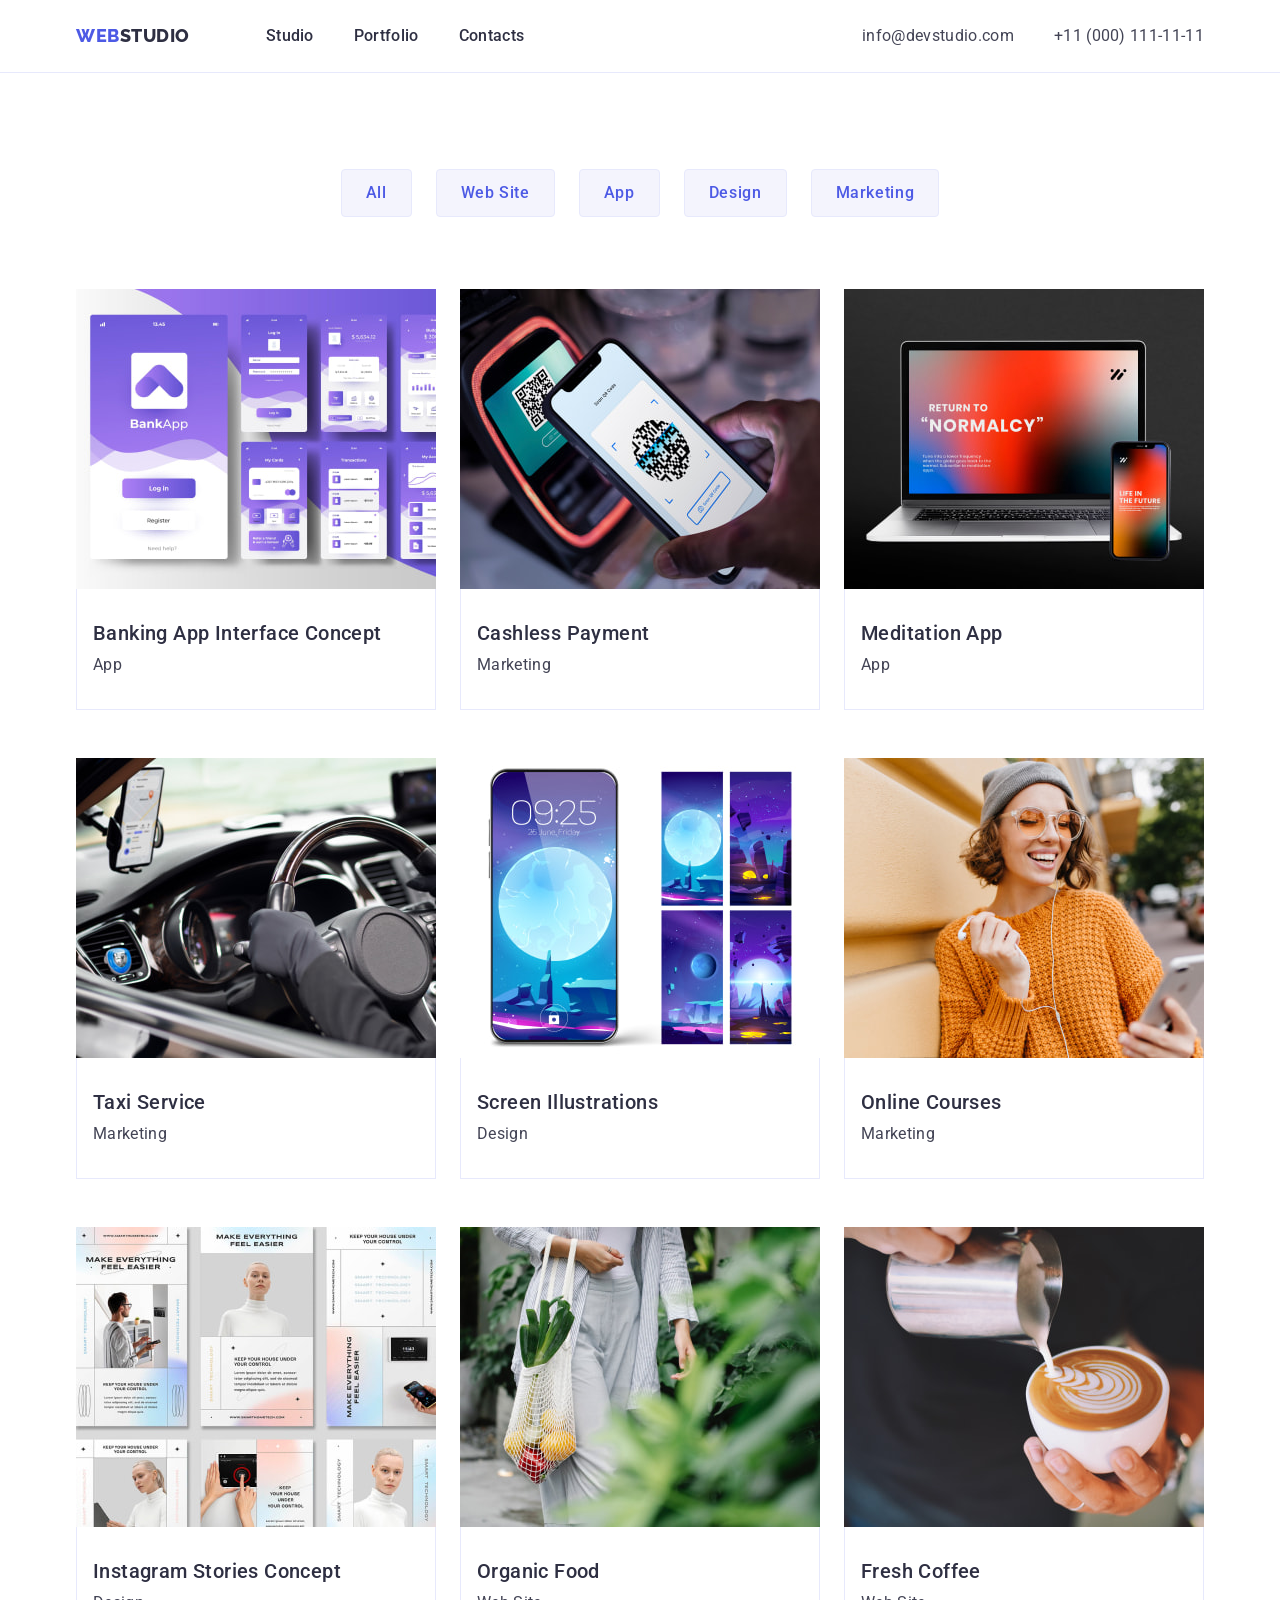
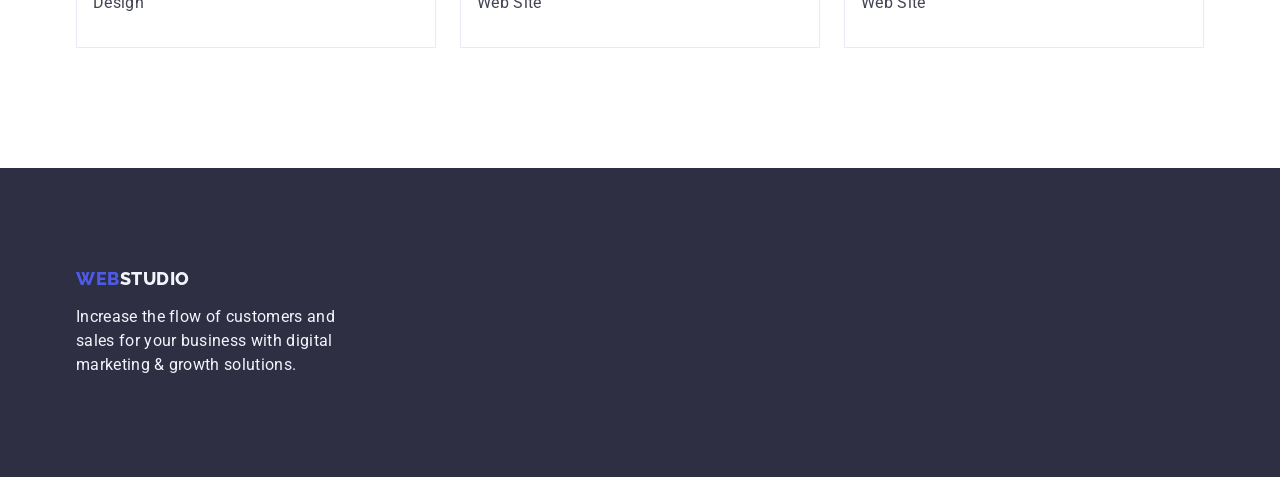
==== portfolio.html @ c4d19f06 "Initial commit" ====
<!DOCTYPE html>
<html lang="en">
  <head>
    <meta charset="UTF-8" />
    <meta http-equiv="X-UA-Compatible" content="IE=edge" />
    <meta name="viewport" content="width=device-width, initial-scale=1.0" />
    <meta name="description" content="Effective Solutions for Your Business" />

    <!-- User fonts -->
    <link rel="preconnect" href="https://fonts.googleapis.com" />
    <link rel="preconnect" href="https://fonts.gstatic.com" crossorigin />
    <link
      href="https://fonts.googleapis.com/css2?family=Raleway:wght@800&family=Roboto:wght@400;500;700;900&display=swap"
      rel="stylesheet"
    />

    <!-- Normailzer -->
    <link
      rel="stylesheet"
      href="https://cdn.jsdelivr.net/npm/modern-normalize@1.1.0/modern-normalize.min.css"
    />

    <!-- User styles -->
    <link rel="stylesheet" href="./css/styles.css" />
    <title>WebStudio</title>
  </head>

  <body>
    <!-- Header section-->
    <header class="header">
      <div class="header-container container">
        <nav class="header-nav">
          <!-- Logo -->
          <a class="header-logo link" href="./index.html"
            >Web<span class="header-logo-accent">Studio</span></a
          >
          <!-- Menu -->
          <ul class="header-nav-list list">
            <li class="header-nav-item">
              <a class="header-nav-link link" href="./index.html">Studio</a>
            </li>
            <li class="header-nav-item">
              <a class="header-nav-link link" href="./portfolio.html"
                >Portfolio</a
              >
            </li>
            <li class="header-nav-item">
              <a class="header-nav-link link" href="">Contacts</a>
            </li>
          </ul>
        </nav>
        <!-- Contacts -->
        <address class="header-adress">
          <ul class="header-adress-list list">
            <li class="header-adress-item">
              <a
                class="header-adress-link link"
                href="mailto:info@devstudio.com"
                >info@devstudio.com</a
              >
            </li>
            <li class="header-adress-item">
              <a class="header-adress-link link" href="tel:+110001111111"
                >+11 (000) 111-11-11</a
              >
            </li>
          </ul>
        </address>
      </div>
    </header>

    <main>
      <!-- Portfolio section -->
      <section class="portfolio">
        <div class="portfolio-container container">
          <h1 class="portfolio-title visually-hidden">Our portfolio</h1>
          <!-- Filter -->
          <ul class="filter-list list">
            <li class="filter-item">
              <button class="filter-button button" type="button">All</button>
            </li>
            <li class="filter-item">
              <button class="filter-button button" type="button">
                Web Site
              </button>
            </li>
            <li class="filter-item">
              <button class="filter-button button" type="button">App</button>
            </li>
            <li class="filter-item">
              <button class="filter-button button" type="button">Design</button>
            </li>
            <li class="filter-item">
              <button class="filter-button button" type="button">
                Marketing
              </button>
            </li>
          </ul>
          <!-- Cases -->
          <ul class="portfolio-list list card-set">
            <!-- 1 -->
            <li class="portfolio-item card-set-item">
              <a class="portfolio-link link" href="">
                <img
                  class="portfolio-img"
                  src="./images/portfolio/img-1.jpg"
                  alt="Banking app interface concept"
                  width="360"
                  height="300"
                />
                <div class="portfolio-caption">
                  <h2 class="portfolio-item-title">
                    Banking App Interface Concept
                  </h2>
                  <p class="portfolio-item-text">App</p>
                </div>
              </a>
            </li>
            <!-- 2 -->
            <li class="portfolio-item card-set-item">
              <a class="portfolio-link link" href="">
                <img
                  class="portfolio-img"
                  src="./images/portfolio/img-2.jpg"
                  alt="Scaning qr code for payment"
                  width="360"
                  height="300"
                />
                <div class="portfolio-caption">
                  <h2 class="portfolio-item-title">Cashless Payment</h2>
                  <p class="portfolio-item-text">Marketing</p>
                </div>
              </a>
            </li>
            <!-- 3 -->
            <li class="portfolio-item card-set-item">
              <a class="portfolio-link link" href="">
                <img
                  class="portfolio-img"
                  src="./images/portfolio/img-3.jpg"
                  alt="Laptop and mobile with normalcy app"
                  width="360"
                  height="300"
                />
                <div class="portfolio-caption">
                  <h2 class="portfolio-item-title">Meditation App</h2>
                  <p class="portfolio-item-text">App</p>
                </div>
              </a>
            </li>
            <!-- 4 -->
            <li class="portfolio-item card-set-item">
              <a class="portfolio-link link" href="">
                <img
                  class="portfolio-img"
                  src="./images/portfolio/img-4.jpg"
                  alt="Texi driver holding wheel"
                  width="360"
                  height="300"
                />
                <div class="portfolio-caption">
                  <h2 class="portfolio-item-title">Taxi Service</h2>
                  <p class="portfolio-item-text">Marketing</p>
                </div>
              </a>
            </li>
            <!-- 5 -->
            <li class="portfolio-item card-set-item">
              <a class="portfolio-link link" href="">
                <img
                  class="portfolio-img"
                  src="./images/portfolio/img-5.jpg"
                  alt="Mobile phone and four screen illustrations"
                  width="360"
                  height="300"
                />
                <div class="portfolio-caption">
                  <h2 class="portfolio-item-title">Screen Illustrations</h2>
                  <p class="portfolio-item-text">Design</p>
                </div>
              </a>
            </li>
            <!-- 6 -->
            <li class="portfolio-item card-set-item">
              <a class="portfolio-link link" href="">
                <img
                  class="portfolio-img"
                  src="./images/portfolio/img-6.jpg"
                  alt="Girl with mobile and earphones"
                  width="360"
                  height="300"
                />
                <div class="portfolio-caption">
                  <h2 class="portfolio-item-title">Online Courses</h2>
                  <p class="portfolio-item-text">Marketing</p>
                </div>
              </a>
            </li>
            <!-- 7 -->
            <li class="portfolio-item card-set-item">
              <a class="portfolio-link link" href="">
                <img
                  class="portfolio-img"
                  src="./images/portfolio/img-7.jpg"
                  alt="Instagram Stories Concept"
                  width="360"
                  height="300"
                />
                <div class="portfolio-caption">
                  <h2 class="portfolio-item-title">
                    Instagram Stories Concept
                  </h2>
                  <p class="portfolio-item-text">Design</p>
                </div>
              </a>
            </li>
            <!-- 8 -->
            <li class="portfolio-item card-set-item">
              <a class="portfolio-link link" href="">
                <img
                  class="portfolio-img"
                  src="./images/portfolio/img-8.jpg"
                  alt="Wooman with bag full of fruits"
                  width="360"
                  height="300"
                />
                <div class="portfolio-caption">
                  <h2 class="portfolio-item-title">Organic Food</h2>
                  <p class="portfolio-item-text">Web Site</p>
                </div>
              </a>
            </li>
            <!-- 9 -->
            <li class="portfolio-item card-set-item">
              <a class="portfolio-link link" href="">
                <img
                  class="portfolio-img"
                  src="./images/portfolio/img-9.jpg"
                  alt="Barista pouring milk to late"
                  width="360"
                  height="300"
                />
                <div class="portfolio-caption">
                  <h2 class="portfolio-item-title">Fresh Coffee</h2>
                  <p class="portfolio-item-text">Web Site</p>
                </div>
              </a>
            </li>
          </ul>
        </div>
      </section>
    </main>

    <!-- Footer section -->
    <footer class="footer">
      <div class="footer-container container">
        <a class="footer-logo link" href="./index.html"
          >Web<span class="footer-logo-accent">Studio</span></a
        >
        <p class="footer-text">
          Increase the flow of customers and sales for your business with
          digital marketing & growth solutions.
        </p>
      </div>
    </footer>
  </body>
</html>
---- css/styles.css ----
:root {
  /* Font */
  --primary-font: 'Roboto', sans-serif;

  /* Colors */
  --iris-color: #4d5ae5;
  --ocean-color: #404bbf;
  --navy-blue-color: #2e2f42;
  --green-color: #31d0aa;
  --slate-color: #434455;
  --light-slate-color: #8e8f99;
  --cornflower-color: #e7e9fc;
  --cloud-color: #f4f4fd;
  --navy-blue-modal-color: #2e2f4266;
  --gray-color: #2e2f42b2;
  --white-color: #ffffff;
  --dairy-color: #fcfcfc;

  /* Card set parameters */
  --items: 2;
  --indent: 20px;

  /* Others */
}

/**
  |============================
  | Common styles
  |============================
*/

body {
  font-family: var(--primary-font);
  background-color: var(--white-color);
  color: var(--slate-color);
  line-height: 1.5;
  letter-spacing: 0.02em;
}

/* Reset */
h1,
h2,
h3,
h4,
h5,
h6,
p {
  margin: 0;
}

address {
  font-style: normal;
}

img {
  display: block;
  width: 100%;
  height: auto;
}

.list {
  list-style: none;
  margin: 0;
  padding: 0;
}

.link {
  text-decoration: none;
  color: currentColor;
}

.button {
  font-family: inherit;
  line-height: inherit;
  cursor: pointer;
}

/* Base styles */
.section {
  padding-top: 120px;
  padding-bottom: 120px;
}

.container {
  width: 1158px;
  padding: 0 15px;
  margin: 0 auto;
}

.visually-hidden {
  position: absolute;
  width: 1px;
  height: 1px;
  margin: -1px;
  border: 0;
  padding: 0;
  white-space: nowrap;
  clip-path: inset(100%);
  clip: rect(0 0 0 0);
  overflow: hidden;
}

/**
  |============================
  | Card set
  |============================
*/

.card-set {
  display: flex;
  flex-wrap: wrap;
  gap: var(--indent);
}
.card-set-item {
  width: calc((100% - var(--indent) * (var(--items) - 1)) / var(--items));
}

/**
  |============================
  | Header
  |============================
*/

.header {
  border-bottom: 1px solid var(--cornflower-color);
  padding: 24px 0;
}

.header-container {
  display: flex;
  align-items: center;
}

.header-logo {
  font-family: 'Raleway', sans-serif;
  font-weight: 800;
  font-size: 18px;
  line-height: 1.17;
  letter-spacing: 0.03em;
  text-transform: uppercase;
  color: var(--iris-color);
  margin-right: 76px;
}

.header-logo-accent {
  color: var(--navy-blue-color);
}

.header-nav {
  display: flex;
  align-items: center;
}

.header-nav-list {
  display: flex;
  align-items: center;
  gap: 40px;
}

.header-nav-item {
}

.header-nav-link {
  padding: 24px 0;
  font-weight: 500;
  letter-spacing: 0.02em;
  color: var(--navy-blue-color);
}

.header-nav-link:hover,
.header-nav-link:focus {
  color: var(--ocean-color);
}

.header-adress {
  margin-left: auto;
}

.header-adress-list {
  display: flex;
  gap: 40px;
  align-items: center;
}

/* .header-adress-item {
} */

.header-adress-link {
  letter-spacing: 0.02em;
}

.header-adress-link:hover,
.header-adress-link:focus {
  color: var(--ocean-color);
}

/**
  |============================
  | Hero section
  |============================
*/

.hero {
  background-color: var(--navy-blue-color);
  color: var(--white-color);
  padding: 188px 0;
}

.hero-title {
  font-size: 56px;
  line-height: 1.07;
  text-align: center;
  letter-spacing: 0.02em;
  max-width: 496px;
  margin-left: auto;
  margin-right: auto;
  margin-bottom: 48px;
}

.hero-button {
  background-color: var(--iris-color);
  font-weight: 500;
  letter-spacing: 0.04em;
  min-width: 169px;
  height: 56px;
  color: inherit;
  display: block;
  margin-left: auto;
  margin-right: auto;
  padding: 16px 32px;
  border: 0;
  border-radius: 4px;
}

.hero-button:hover,
.hero-button:focus {
  background-color: var(--ocean-color);
}

/**
  |============================
  | Advantages section
  |============================
*/

.advantages {
}

/* .advantages-container {
  } */

/* .advantages-title {
} */

.advantages-list {
  --indent: 24px;
}

.advantages-item {
  --items: 4;
}

.advantages-item-title {
  font-weight: 500;
  font-size: 20px;
  line-height: 1.2;
  letter-spacing: 0.02em;
  color: var(--navy-blue-color);
  margin-bottom: 8px;
}

.advantages-item-text {
  letter-spacing: 0.02em;
}

/**
  |============================
  | What are we doing section
  |============================
*/

.selection {
  padding-top: 0;
}

.selection-title {
  font-size: 36px;
  line-height: 1.11;
  text-align: center;
  text-transform: capitalize;
  letter-spacing: 0.02em;
  color: var(--navy-blue-color);
  margin-bottom: 72px;
}

.selection-list {
  --indent: 24px;
}

.selection-item {
  --items: 3;
}

/* .selection-img {
} */

/* .portfilio-item {
} */

/**
  |============================
  | Team section
  |============================
*/

.team {
  background-color: var(--cloud-color);
}

.team-title {
  font-size: 36px;
  line-height: 1.11;
  text-align: center;
  text-transform: capitalize;
  letter-spacing: 0.02em;
  color: var(--navy-blue-color);
  margin-bottom: 72px;
}

.team-list {
  --indent: 24px;
}

.team-item {
  --items: 4;
  background-color: var(--white-color);
  border-radius: 0 0 4px 4px;
}

.team-img {
}

.team-caption {
  padding: 32px 16px;
}

.team-name {
  font-weight: 500;
  font-size: 20px;
  line-height: 1.2;
  text-align: center;
  letter-spacing: 0.02em;
  color: var(--navy-blue-color);
  margin-bottom: 8px;
}

.team-position {
  text-align: center;
  letter-spacing: 0.02em;
}

/**
  |============================
  | Footer section
  |============================
*/

.footer {
  background-color: var(--navy-blue-color);
  padding-top: 100px;
  padding-bottom: 100px;
}

.footer-logo {
  display: inline-block;
  font-family: 'Raleway', sans-serif;
  font-weight: 800;
  font-size: 18px;
  line-height: 1.17;
  letter-spacing: 0.03em;
  text-transform: uppercase;
  color: var(--iris-color);
  margin-bottom: 16px;
}

.footer-logo-accent {
  color: var(--cloud-color);
}

.footer-text {
  letter-spacing: 0.02em;
  color: var(--cloud-color);
  width: 264px;
}

/**
  |============================
  | Portfolio section
  |============================
*/

.portfolio {
  padding-top: 96px;
  padding-bottom: 120px;
}

/**
  |============================
  | Filter
  |============================
*/

.filter-list {
  display: flex;
  justify-content: center;
  gap: 24px;
  margin: 0 auto 72px auto;
}

/* .filter-item {
} */

.filter-button {
  background-color: var(--cloud-color);
  font-weight: 500;
  letter-spacing: 0.04em;
  color: var(--iris-color);
  border: 1px solid var(--cornflower-color);
  border-radius: 4px;
  display: block;
  padding: 11px 24px;
}

.filter-button:hover,
.filter-button:focus {
  background-color: var(--ocean-color);
  color: var(--white-color);
  border-color: transparent;
}

/**
  |============================
  | Cases
  |============================
*/

.portfolio-list {
  row-gap: 48px;
  --indent: 24px;
  /* justify-content: space-between; */
}

.portfolio-item {
  --items: 3;
}

.portfolio-img {
}

.portfolio-caption {
  padding: 32px 16px;
  border: 1px solid var(--cornflower-color);
  border-top: none;
}

.portfolio-item-title {
  font-weight: 500;
  font-size: 20px;
  line-height: 1.2;
  letter-spacing: 0.02em;
  color: var(--navy-blue-color);
  margin-bottom: 8px;
}

.portfolio-item-text {
  letter-spacing: 0.02em;
}
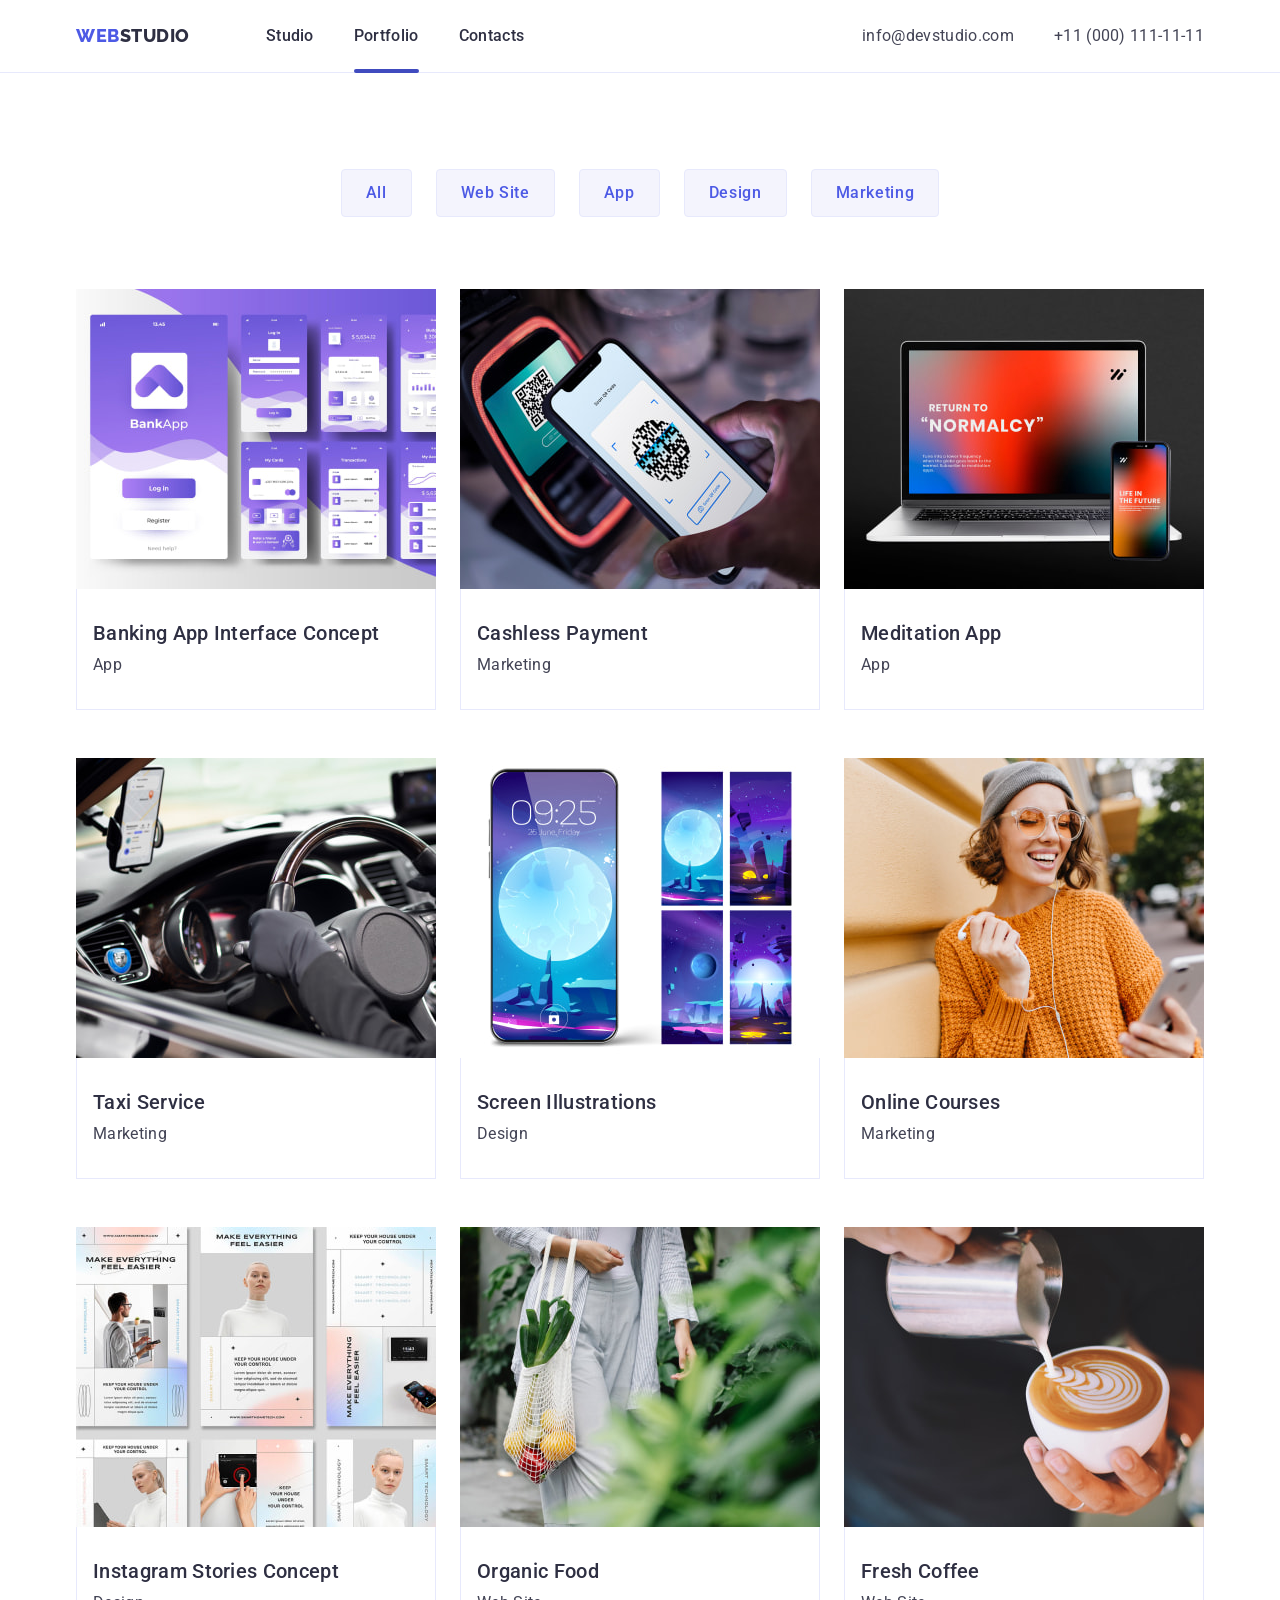
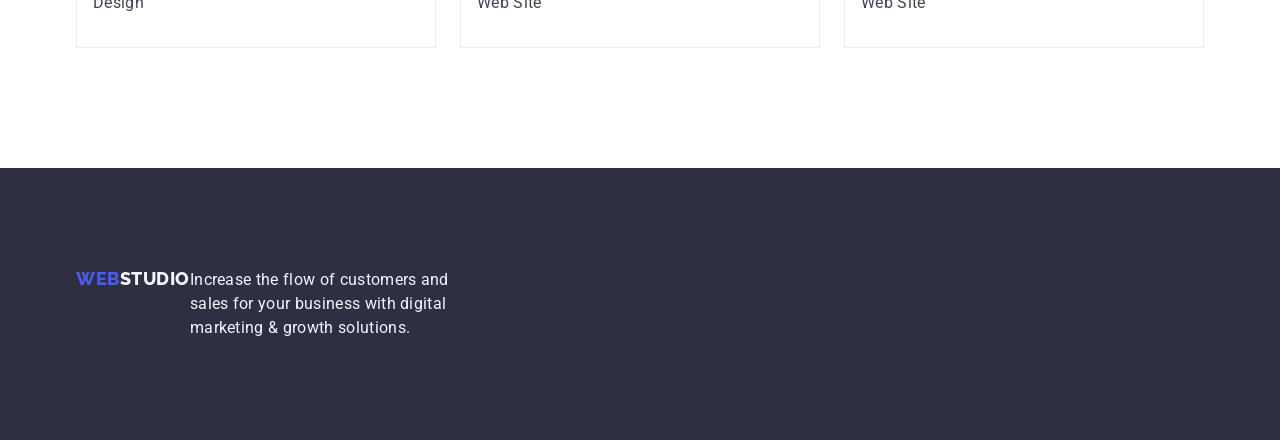
==== commit 501daa41: "icons (without transition)" ====
--- a/portfolio.html
+++ b/portfolio.html
@@ -40,7 +40,7 @@
               <a class="header-nav-link link" href="./index.html">Studio</a>
             </li>
             <li class="header-nav-item">
-              <a class="header-nav-link link" href="./portfolio.html"
+              <a class="header-nav-link active link" href="./portfolio.html"
                 >Portfolio</a
               >
             </li>
--- a/css/styles.css
+++ b/css/styles.css
@@ -17,10 +17,12 @@
   --dairy-color: #fcfcfc;
 
   /* Card set parameters */
-  --items: 2;
-  --indent: 20px;
+  --items: 1;
+  --indent: 0;
 
   /* Others */
+  /* --anim-prop: 250ms cubic-bezier(0.4, 0, 0.2, 1); */
+  --anim-prop: 5s cubic-bezier(0.4, 0, 0.2, 1);
 }
 
 /**
@@ -100,6 +102,15 @@
   overflow: hidden;
 }
 
+.title {
+  font-size: 36px;
+  line-height: 1.11;
+  text-align: center;
+  text-transform: capitalize;
+  color: var(--navy-blue-color);
+  margin-bottom: 72px;
+}
+
 /**
   |============================
   | Card set
@@ -123,7 +134,6 @@
 
 .header {
   border-bottom: 1px solid var(--cornflower-color);
-  padding: 24px 0;
 }
 
 .header-container {
@@ -161,9 +171,10 @@
 }
 
 .header-nav-link {
+  display: block;
+  position: relative;
   padding: 24px 0;
   font-weight: 500;
-  letter-spacing: 0.02em;
   color: var(--navy-blue-color);
 }
 
@@ -172,6 +183,19 @@
   color: var(--ocean-color);
 }
 
+.header-nav-link.active::after {
+  content: '';
+  display: block;
+  width: 100%;
+  height: 4px;
+  border-radius: 2px;
+  background-color: var(--ocean-color);
+
+  position: absolute;
+  bottom: -1px;
+  left: 0;
+}
+
 .header-adress {
   margin-left: auto;
 }
@@ -186,7 +210,6 @@
 } */
 
 .header-adress-link {
-  letter-spacing: 0.02em;
 }
 
 .header-adress-link:hover,
@@ -260,17 +283,28 @@
   --items: 4;
 }
 
+.advantages-logo-box {
+  display: flex;
+  justify-content: center;
+  align-items: center;
+  width: 100%;
+  height: 112px;
+  background-color: var(--cloud-color);
+  margin-bottom: 8px;
+}
+
+.advantages-logo {
+}
+
 .advantages-item-title {
   font-weight: 500;
   font-size: 20px;
   line-height: 1.2;
-  letter-spacing: 0.02em;
   color: var(--navy-blue-color);
   margin-bottom: 8px;
 }
 
 .advantages-item-text {
-  letter-spacing: 0.02em;
 }
 
 /**
@@ -284,13 +318,6 @@
 }
 
 .selection-title {
-  font-size: 36px;
-  line-height: 1.11;
-  text-align: center;
-  text-transform: capitalize;
-  letter-spacing: 0.02em;
-  color: var(--navy-blue-color);
-  margin-bottom: 72px;
 }
 
 .selection-list {
@@ -318,13 +345,6 @@
 }
 
 .team-title {
-  font-size: 36px;
-  line-height: 1.11;
-  text-align: center;
-  text-transform: capitalize;
-  letter-spacing: 0.02em;
-  color: var(--navy-blue-color);
-  margin-bottom: 72px;
 }
 
 .team-list {
@@ -349,14 +369,92 @@
   font-size: 20px;
   line-height: 1.2;
   text-align: center;
-  letter-spacing: 0.02em;
+
   color: var(--navy-blue-color);
   margin-bottom: 8px;
 }
 
 .team-position {
   text-align: center;
-  letter-spacing: 0.02em;
+  margin-bottom: 8px;
+}
+
+.team-contacts-list {
+  display: flex;
+  justify-content: space-between;
+}
+
+.team-contacts-item {
+  width: 40px;
+  height: 40px;
+  border-radius: 50%;
+  overflow: hidden;
+}
+
+.team-contacts-link {
+  display: flex;
+  background-color: var(--iris-color);
+  justify-content: center;
+  align-items: center;
+  width: 100%;
+  height: 100%;
+
+  /* transition: background-color --anim-prop; */
+}
+
+.team-contacts-link:hover,
+.team-contacts-link:focus {
+  background-color: var(--ocean-color);
+}
+
+.team-contacts-logo {
+}
+
+/**
+  |============================
+  | Customers
+  |============================
+*/
+
+.customers {
+}
+
+.customers-container {
+}
+
+.customers-title {
+}
+
+.customers-list {
+  --indent: 24px;
+}
+
+.customers-item {
+  --items: 6;
+  height: 88px;
+}
+
+.customers-item-link {
+  display: flex;
+  justify-content: center;
+  align-items: center;
+  width: 100%;
+  height: 100%;
+  color: var(--light-slate-color);
+  border: 1px solid var(--light-slate-color);
+  border-radius: 4px;
+
+  /* transition: background-color --anim-prop; */
+}
+
+.customers-item-link:hover,
+.customers-item-link:focus {
+  color: var(--ocean-color);
+  border-color: var(--ocean-color);
+}
+
+.customers-logo {
+  fill: currentColor;
 }
 
 /**
@@ -369,6 +467,15 @@
   background-color: var(--navy-blue-color);
   padding-top: 100px;
   padding-bottom: 100px;
+}
+
+.footer-container {
+  display: flex;
+  align-items: flex-start;
+}
+
+.footer-info {
+  margin-right: 120px;
 }
 
 .footer-logo {
@@ -388,9 +495,49 @@
 }
 
 .footer-text {
-  letter-spacing: 0.02em;
   color: var(--cloud-color);
   width: 264px;
+}
+
+.footer-contacts {
+}
+
+.footer-contacts-title {
+  font-weight: 500;
+  font-size: 16px;
+  color: var(--white-color);
+  margin-bottom: 16px;
+}
+
+.footer-contacts-list {
+  --indent: 16px;
+}
+
+.footer-contacts-items {
+  --items: 4;
+  width: 40px;
+  height: 40px;
+  border-radius: 50%;
+  overflow: hidden;
+}
+
+.footer-contacts-link {
+  display: flex;
+  justify-content: center;
+  align-items: center;
+  width: 100%;
+  height: 100%;
+  background-color: var(--iris-color);
+
+  /* transition: background-color --anim-prop; */
+}
+
+.footer-contacts-link:hover,
+.footer-contacts-link:focus {
+  background-color: var(--green-color);
+}
+
+.footer-contacts-logo {
 }
 
 /**
@@ -467,11 +614,10 @@
   font-weight: 500;
   font-size: 20px;
   line-height: 1.2;
-  letter-spacing: 0.02em;
+
   color: var(--navy-blue-color);
   margin-bottom: 8px;
 }
 
 .portfolio-item-text {
-  letter-spacing: 0.02em;
-}
+}
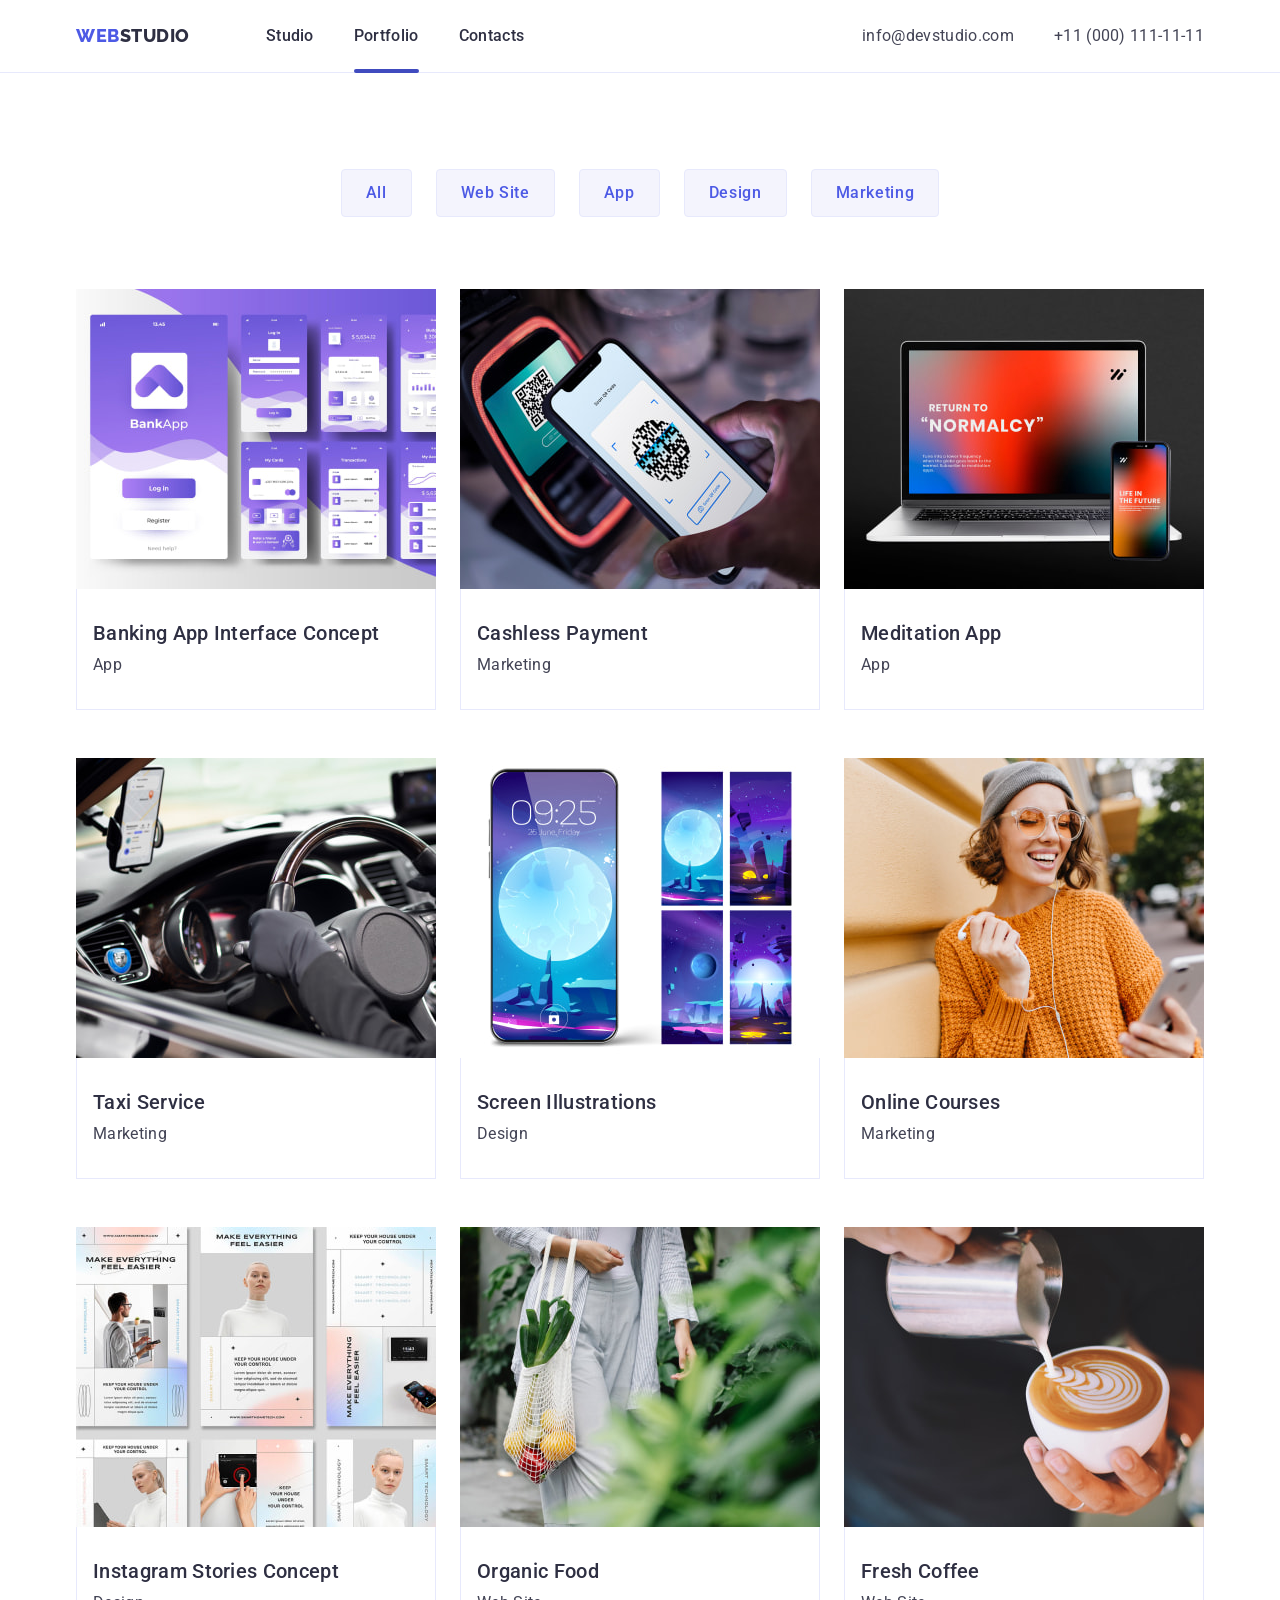
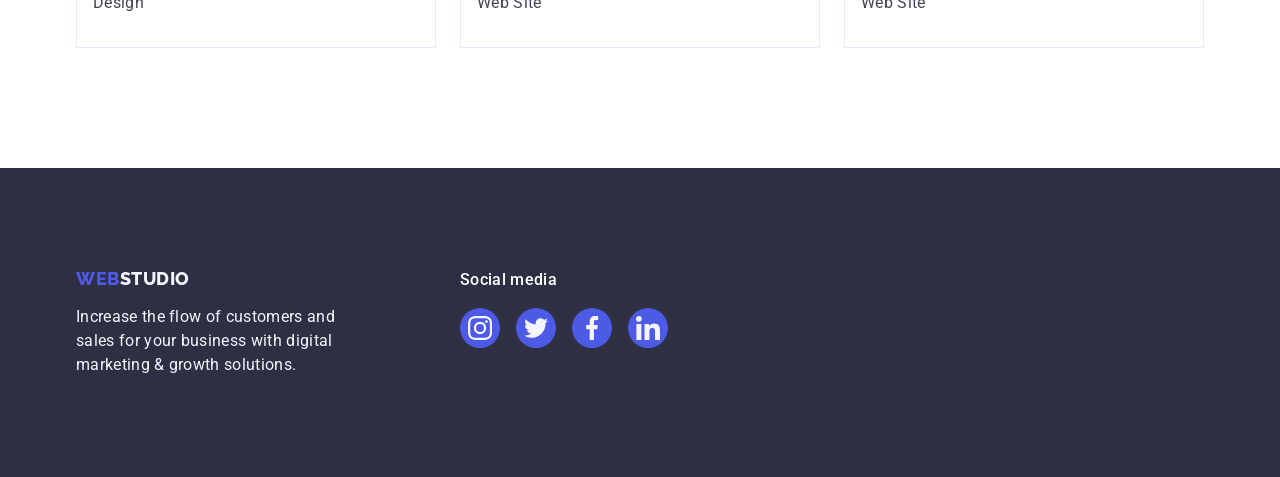
==== commit e84edb65: "all but modal animation" ====
--- a/portfolio.html
+++ b/portfolio.html
@@ -74,175 +74,254 @@
       <section class="portfolio">
         <div class="portfolio-container container">
           <h1 class="portfolio-title visually-hidden">Our portfolio</h1>
+
           <!-- Filter -->
           <ul class="filter-list list">
             <li class="filter-item">
-              <button class="filter-button button" type="button">All</button>
-            </li>
-            <li class="filter-item">
-              <button class="filter-button button" type="button">
-                Web Site
-              </button>
-            </li>
-            <li class="filter-item">
-              <button class="filter-button button" type="button">App</button>
-            </li>
-            <li class="filter-item">
-              <button class="filter-button button" type="button">Design</button>
-            </li>
-            <li class="filter-item">
-              <button class="filter-button button" type="button">
-                Marketing
-              </button>
-            </li>
-          </ul>
+              <button class="filter-btn btn" type="button">All</button>
+            </li>
+            <li class="filter-item">
+              <button class="filter-btn btn" type="button">Web Site</button>
+            </li>
+            <li class="filter-item">
+              <button class="filter-btn btn" type="button">App</button>
+            </li>
+            <li class="filter-item">
+              <button class="filter-btn btn" type="button">Design</button>
+            </li>
+            <li class="filter-item">
+              <button class="filter-btn btn" type="button">Marketing</button>
+            </li>
+          </ul>
+
           <!-- Cases -->
           <ul class="portfolio-list list card-set">
             <!-- 1 -->
             <li class="portfolio-item card-set-item">
               <a class="portfolio-link link" href="">
-                <img
-                  class="portfolio-img"
-                  src="./images/portfolio/img-1.jpg"
-                  alt="Banking app interface concept"
-                  width="360"
-                  height="300"
-                />
-                <div class="portfolio-caption">
-                  <h2 class="portfolio-item-title">
-                    Banking App Interface Concept
-                  </h2>
-                  <p class="portfolio-item-text">App</p>
+                <div class="portfolio-wrapper">
+                  <img
+                    class="portfolio-img"
+                    src="./images/portfolio/img-1.jpg"
+                    alt="Banking app interface concept"
+                    width="360"
+                    height="300"
+                  />
+                  <div class="portfolio-caption">
+                    <h2 class="portfolio-item-title">
+                      Banking App Interface Concept
+                    </h2>
+                    <p class="portfolio-item-text">App</p>
+                  </div>
+                </div>
+                <div class="overlay">
+                  <p class="overlay-description">
+                    14 Stylish and User-Friendly App Design Concepts · Task
+                    Manager App · Calorie Tracker App · Exotic Fruit Ecommerce
+                    App · Cloud Storage App
+                  </p>
                 </div>
               </a>
             </li>
             <!-- 2 -->
             <li class="portfolio-item card-set-item">
               <a class="portfolio-link link" href="">
-                <img
-                  class="portfolio-img"
-                  src="./images/portfolio/img-2.jpg"
-                  alt="Scaning qr code for payment"
-                  width="360"
-                  height="300"
-                />
-                <div class="portfolio-caption">
-                  <h2 class="portfolio-item-title">Cashless Payment</h2>
-                  <p class="portfolio-item-text">Marketing</p>
+                <div class="portfolio-wrapper">
+                  <img
+                    class="portfolio-img"
+                    src="./images/portfolio/img-2.jpg"
+                    alt="Scaning qr code for payment"
+                    width="360"
+                    height="300"
+                  />
+                  <div class="portfolio-caption">
+                    <h2 class="portfolio-item-title">Cashless Payment</h2>
+                    <p class="portfolio-item-text">Marketing</p>
+                  </div>
+                </div>
+                <div class="overlay">
+                  <p class="overlay-description">
+                    14 Stylish and User-Friendly App Design Concepts · Task
+                    Manager App · Calorie Tracker App · Exotic Fruit Ecommerce
+                    App · Cloud Storage App
+                  </p>
                 </div>
               </a>
             </li>
             <!-- 3 -->
             <li class="portfolio-item card-set-item">
               <a class="portfolio-link link" href="">
-                <img
-                  class="portfolio-img"
-                  src="./images/portfolio/img-3.jpg"
-                  alt="Laptop and mobile with normalcy app"
-                  width="360"
-                  height="300"
-                />
-                <div class="portfolio-caption">
-                  <h2 class="portfolio-item-title">Meditation App</h2>
-                  <p class="portfolio-item-text">App</p>
+                <div class="portfolio-wrapper">
+                  <img
+                    class="portfolio-img"
+                    src="./images/portfolio/img-3.jpg"
+                    alt="Laptop and mobile with normalcy app"
+                    width="360"
+                    height="300"
+                  />
+                  <div class="portfolio-caption">
+                    <h2 class="portfolio-item-title">Meditation App</h2>
+                    <p class="portfolio-item-text">App</p>
+                  </div>
+                </div>
+                <div class="overlay">
+                  <p class="overlay-description">
+                    14 Stylish and User-Friendly App Design Concepts · Task
+                    Manager App · Calorie Tracker App · Exotic Fruit Ecommerce
+                    App · Cloud Storage App
+                  </p>
                 </div>
               </a>
             </li>
             <!-- 4 -->
             <li class="portfolio-item card-set-item">
               <a class="portfolio-link link" href="">
-                <img
-                  class="portfolio-img"
-                  src="./images/portfolio/img-4.jpg"
-                  alt="Texi driver holding wheel"
-                  width="360"
-                  height="300"
-                />
-                <div class="portfolio-caption">
-                  <h2 class="portfolio-item-title">Taxi Service</h2>
-                  <p class="portfolio-item-text">Marketing</p>
+                <div class="portfolio-wrapper">
+                  <img
+                    class="portfolio-img"
+                    src="./images/portfolio/img-4.jpg"
+                    alt="Texi driver holding wheel"
+                    width="360"
+                    height="300"
+                  />
+                  <div class="portfolio-caption">
+                    <h2 class="portfolio-item-title">Taxi Service</h2>
+                    <p class="portfolio-item-text">Marketing</p>
+                  </div>
+                </div>
+                <div class="overlay">
+                  <p class="overlay-description">
+                    14 Stylish and User-Friendly App Design Concepts · Task
+                    Manager App · Calorie Tracker App · Exotic Fruit Ecommerce
+                    App · Cloud Storage App
+                  </p>
                 </div>
               </a>
             </li>
             <!-- 5 -->
             <li class="portfolio-item card-set-item">
               <a class="portfolio-link link" href="">
-                <img
-                  class="portfolio-img"
-                  src="./images/portfolio/img-5.jpg"
-                  alt="Mobile phone and four screen illustrations"
-                  width="360"
-                  height="300"
-                />
-                <div class="portfolio-caption">
-                  <h2 class="portfolio-item-title">Screen Illustrations</h2>
-                  <p class="portfolio-item-text">Design</p>
+                <div class="portfolio-wrapper">
+                  <img
+                    class="portfolio-img"
+                    src="./images/portfolio/img-5.jpg"
+                    alt="Mobile phone and four screen illustrations"
+                    width="360"
+                    height="300"
+                  />
+                  <div class="portfolio-caption">
+                    <h2 class="portfolio-item-title">Screen Illustrations</h2>
+                    <p class="portfolio-item-text">Design</p>
+                  </div>
+                </div>
+                <div class="overlay">
+                  <p class="overlay-description">
+                    14 Stylish and User-Friendly App Design Concepts · Task
+                    Manager App · Calorie Tracker App · Exotic Fruit Ecommerce
+                    App · Cloud Storage App
+                  </p>
                 </div>
               </a>
             </li>
             <!-- 6 -->
             <li class="portfolio-item card-set-item">
               <a class="portfolio-link link" href="">
-                <img
-                  class="portfolio-img"
-                  src="./images/portfolio/img-6.jpg"
-                  alt="Girl with mobile and earphones"
-                  width="360"
-                  height="300"
-                />
-                <div class="portfolio-caption">
-                  <h2 class="portfolio-item-title">Online Courses</h2>
-                  <p class="portfolio-item-text">Marketing</p>
+                <div class="portfolio-wrapper">
+                  <img
+                    class="portfolio-img"
+                    src="./images/portfolio/img-6.jpg"
+                    alt="Girl with mobile and earphones"
+                    width="360"
+                    height="300"
+                  />
+                  <div class="portfolio-caption">
+                    <h2 class="portfolio-item-title">Online Courses</h2>
+                    <p class="portfolio-item-text">Marketing</p>
+                  </div>
+                </div>
+                <div class="overlay">
+                  <p class="overlay-description">
+                    14 Stylish and User-Friendly App Design Concepts · Task
+                    Manager App · Calorie Tracker App · Exotic Fruit Ecommerce
+                    App · Cloud Storage App
+                  </p>
                 </div>
               </a>
             </li>
             <!-- 7 -->
             <li class="portfolio-item card-set-item">
               <a class="portfolio-link link" href="">
-                <img
-                  class="portfolio-img"
-                  src="./images/portfolio/img-7.jpg"
-                  alt="Instagram Stories Concept"
-                  width="360"
-                  height="300"
-                />
-                <div class="portfolio-caption">
-                  <h2 class="portfolio-item-title">
-                    Instagram Stories Concept
-                  </h2>
-                  <p class="portfolio-item-text">Design</p>
+                <div class="portfolio-wrapper">
+                  <img
+                    class="portfolio-img"
+                    src="./images/portfolio/img-7.jpg"
+                    alt="Instagram Stories Concept"
+                    width="360"
+                    height="300"
+                  />
+                  <div class="portfolio-caption">
+                    <h2 class="portfolio-item-title">
+                      Instagram Stories Concept
+                    </h2>
+                    <p class="portfolio-item-text">Design</p>
+                  </div>
+                </div>
+                <div class="overlay">
+                  <p class="overlay-description">
+                    14 Stylish and User-Friendly App Design Concepts · Task
+                    Manager App · Calorie Tracker App · Exotic Fruit Ecommerce
+                    App · Cloud Storage App
+                  </p>
                 </div>
               </a>
             </li>
             <!-- 8 -->
             <li class="portfolio-item card-set-item">
               <a class="portfolio-link link" href="">
-                <img
-                  class="portfolio-img"
-                  src="./images/portfolio/img-8.jpg"
-                  alt="Wooman with bag full of fruits"
-                  width="360"
-                  height="300"
-                />
-                <div class="portfolio-caption">
-                  <h2 class="portfolio-item-title">Organic Food</h2>
-                  <p class="portfolio-item-text">Web Site</p>
+                <div class="portfolio-wrapper">
+                  <img
+                    class="portfolio-img"
+                    src="./images/portfolio/img-8.jpg"
+                    alt="Wooman with bag full of fruits"
+                    width="360"
+                    height="300"
+                  />
+                  <div class="portfolio-caption">
+                    <h2 class="portfolio-item-title">Organic Food</h2>
+                    <p class="portfolio-item-text">Web Site</p>
+                  </div>
+                </div>
+                <div class="overlay">
+                  <p class="overlay-description">
+                    14 Stylish and User-Friendly App Design Concepts · Task
+                    Manager App · Calorie Tracker App · Exotic Fruit Ecommerce
+                    App · Cloud Storage App
+                  </p>
                 </div>
               </a>
             </li>
             <!-- 9 -->
             <li class="portfolio-item card-set-item">
               <a class="portfolio-link link" href="">
-                <img
-                  class="portfolio-img"
-                  src="./images/portfolio/img-9.jpg"
-                  alt="Barista pouring milk to late"
-                  width="360"
-                  height="300"
-                />
-                <div class="portfolio-caption">
-                  <h2 class="portfolio-item-title">Fresh Coffee</h2>
-                  <p class="portfolio-item-text">Web Site</p>
+                <div class="portfolio-wrapper">
+                  <img
+                    class="portfolio-img"
+                    src="./images/portfolio/img-9.jpg"
+                    alt="Barista pouring milk to late"
+                    width="360"
+                    height="300"
+                  />
+                  <div class="portfolio-caption">
+                    <h2 class="portfolio-item-title">Fresh Coffee</h2>
+                    <p class="portfolio-item-text">Web Site</p>
+                  </div>
+                </div>
+                <div class="overlay">
+                  <p class="overlay-description">
+                    14 Stylish and User-Friendly App Design Concepts · Task
+                    Manager App · Calorie Tracker App · Exotic Fruit Ecommerce
+                    App · Cloud Storage App
+                  </p>
                 </div>
               </a>
             </li>
@@ -254,13 +333,48 @@
     <!-- Footer section -->
     <footer class="footer">
       <div class="footer-container container">
-        <a class="footer-logo link" href="./index.html"
-          >Web<span class="footer-logo-accent">Studio</span></a
-        >
-        <p class="footer-text">
-          Increase the flow of customers and sales for your business with
-          digital marketing & growth solutions.
-        </p>
+        <div class="footer-info">
+          <a class="footer-logo link" href="./index.html"
+            >Web<span class="footer-logo-accent">Studio</span></a
+          >
+          <p class="footer-text">
+            Increase the flow of customers and sales for your business with
+            digital marketing & growth solutions.
+          </p>
+        </div>
+        <div class="footer-contacts">
+          <h2 class="footer-contacts-title">Social media</h2>
+          <ul class="footer-contacts-list list card-set">
+            <li class="footer-contacts-items card-set-item">
+              <a href="" class="footer-contacts-link link">
+                <svg class="footer-contacts-logo" width="24" height="24">
+                  <use href="./images/icons.svg#instagram"></use>
+                </svg>
+              </a>
+            </li>
+            <li class="footer-contacts-items card-set-item">
+              <a href="" class="footer-contacts-link link">
+                <svg class="footer-contacts-logo" width="24" height="24">
+                  <use href="./images/icons.svg#twitter"></use>
+                </svg>
+              </a>
+            </li>
+            <li class="footer-contacts-items card-set-item">
+              <a href="" class="footer-contacts-link link">
+                <svg class="footer-contacts-logo" width="24" height="24">
+                  <use href="./images/icons.svg#facebook"></use>
+                </svg>
+              </a>
+            </li>
+            <li class="footer-contacts-items card-set-item">
+              <a href="" class="footer-contacts-link link">
+                <svg class="footer-contacts-logo" width="24" height="24">
+                  <use href="./images/icons.svg#linkedin"></use>
+                </svg>
+              </a>
+            </li>
+          </ul>
+        </div>
       </div>
     </footer>
   </body>
--- a/css/styles.css
+++ b/css/styles.css
@@ -11,8 +11,8 @@
   --light-slate-color: #8e8f99;
   --cornflower-color: #e7e9fc;
   --cloud-color: #f4f4fd;
-  --navy-blue-modal-color: #2e2f4266;
-  --gray-color: #2e2f42b2;
+  --navy-blue-modal-color: rgba(46, 47, 66, 0.4);
+  --gray-color: rgba(46, 47, 66, 0.698);
   --white-color: #ffffff;
   --dairy-color: #fcfcfc;
 
@@ -21,8 +21,8 @@
   --indent: 0;
 
   /* Others */
-  /* --anim-prop: 250ms cubic-bezier(0.4, 0, 0.2, 1); */
-  --anim-prop: 5s cubic-bezier(0.4, 0, 0.2, 1);
+  --anim-prop: 250ms cubic-bezier(0.4, 0, 0.2, 1);
+  /* --anim-prop: 2000ms cubic-bezier(0.4, 0, 0.2, 1); */
 }
 
 /**
@@ -71,10 +71,11 @@
   color: currentColor;
 }
 
-.button {
+.btn {
   font-family: inherit;
   line-height: inherit;
   cursor: pointer;
+  padding: 0;
 }
 
 /* Base styles */
@@ -176,6 +177,8 @@
   padding: 24px 0;
   font-weight: 500;
   color: var(--navy-blue-color);
+
+  transition: color var(--anim-prop);
 }
 
 .header-nav-link:hover,
@@ -210,6 +213,7 @@
 } */
 
 .header-adress-link {
+  transition: color var(--anim-prop);
 }
 
 .header-adress-link:hover,
@@ -227,6 +231,13 @@
   background-color: var(--navy-blue-color);
   color: var(--white-color);
   padding: 188px 0;
+
+  max-width: 1440px;
+  margin: 0 auto;
+  background-image: url(../images/main/hero/bg-img.jpg);
+  background-repeat: no-repeat;
+  background-position: center;
+  background-size: cover;
 }
 
 .hero-title {
@@ -240,7 +251,7 @@
   margin-bottom: 48px;
 }
 
-.hero-button {
+.hero-btn {
   background-color: var(--iris-color);
   font-weight: 500;
   letter-spacing: 0.04em;
@@ -253,10 +264,12 @@
   padding: 16px 32px;
   border: 0;
   border-radius: 4px;
-}
-
-.hero-button:hover,
-.hero-button:focus {
+
+  transition: background-color var(--anim-prop);
+}
+
+.hero-btn:hover,
+.hero-btn:focus {
   background-color: var(--ocean-color);
 }
 
@@ -355,6 +368,9 @@
   --items: 4;
   background-color: var(--white-color);
   border-radius: 0 0 4px 4px;
+  box-shadow: 0px 2px 1px 0px rgba(46, 47, 66, 0.08),
+    0px 1px 1px 0px rgba(46, 47, 66, 0.16),
+    0px 1px 6px 0px rgba(46, 47, 66, 0.08);
 }
 
 .team-img {
@@ -399,7 +415,7 @@
   width: 100%;
   height: 100%;
 
-  /* transition: background-color --anim-prop; */
+  transition: background-color var(--anim-prop);
 }
 
 .team-contacts-link:hover,
@@ -444,7 +460,7 @@
   border: 1px solid var(--light-slate-color);
   border-radius: 4px;
 
-  /* transition: background-color --anim-prop; */
+  transition: color var(--anim-prop), border-color var(--anim-prop);
 }
 
 .customers-item-link:hover,
@@ -529,7 +545,7 @@
   height: 100%;
   background-color: var(--iris-color);
 
-  /* transition: background-color --anim-prop; */
+  transition: background-color var(--anim-prop);
 }
 
 .footer-contacts-link:hover,
@@ -567,7 +583,7 @@
 /* .filter-item {
 } */
 
-.filter-button {
+.filter-btn {
   background-color: var(--cloud-color);
   font-weight: 500;
   letter-spacing: 0.04em;
@@ -576,13 +592,17 @@
   border-radius: 4px;
   display: block;
   padding: 11px 24px;
-}
-
-.filter-button:hover,
-.filter-button:focus {
+  transition: background-color var(--anim-prop), color var(--anim-prop),
+    border-color var(--anim-prop), box-shadow var(--anim-prop);
+}
+
+.filter-btn:hover,
+.filter-btn:focus {
   background-color: var(--ocean-color);
   color: var(--white-color);
   border-color: transparent;
+  box-shadow: 0px 2px 2px 0px rgba(0, 0, 0, 0.12),
+    0px 2px 1px 0px rgba(0, 0, 0, 0.08), 0px 3px 1px 0px rgba(0, 0, 0, 0.1);
 }
 
 /**
@@ -594,12 +614,54 @@
 .portfolio-list {
   row-gap: 48px;
   --indent: 24px;
-  /* justify-content: space-between; */
 }
 
 .portfolio-item {
   --items: 3;
 }
+
+.portfolio-item:hover {
+  box-shadow: 0px 2px 1px 0px rgba(46, 47, 66, 0.08),
+    0px 1px 1px 0px rgba(46, 47, 66, 0.16),
+    0px 1px 6px 0px rgba(46, 47, 66, 0.08);
+}
+
+.portfolio-link {
+  position: relative;
+}
+
+.portfolio-wrapper {
+}
+
+/* Overlay start */
+
+.overlay {
+  position: absolute;
+  top: 0;
+  left: 0;
+  overflow: hidden;
+
+  width: 360px;
+  height: 300px;
+}
+
+.overlay-description {
+  width: 100%;
+  height: 100%;
+  background-color: var(--iris-color);
+  padding: 40px 32px;
+  color: var(--cloud-color);
+
+  transform: translateY(100%);
+  transition: transform var(--anim-prop);
+}
+
+.portfolio-item:hover .overlay-description,
+.portfolio-item:focus .overlay-description {
+  transform: translateY(0);
+}
+
+/* Overlay end */
 
 .portfolio-img {
 }
@@ -621,3 +683,61 @@
 
 .portfolio-item-text {
 }
+
+/**
+  |============================
+  | Modal styles
+  |============================
+*/
+
+.backdrop {
+  position: fixed;
+  top: 0;
+  left: 0;
+  width: 100%;
+  height: 100%;
+
+  background-color: var(--navy-blue-modal-color);
+}
+
+.backdrop.is-hidden {
+  opacity: 0;
+  visibility: hidden;
+  pointer-events: none;
+}
+
+.modal {
+  position: absolute;
+  left: 50%;
+  top: 50%;
+  transform: translate(-50%, -50%);
+
+  width: 408px;
+  height: 584px;
+
+  border-radius: 4px;
+  background: var(--dairy-color);
+  box-shadow: 0px 2px 1px 0px rgba(0, 0, 0, 0.2),
+    0px 1px 3px 0px rgba(0, 0, 0, 0.12), 0px 1px 1px 0px rgba(0, 0, 0, 0.14);
+}
+
+.modal-btn {
+  position: absolute;
+  top: 24px;
+  right: 24px;
+
+  width: 24px;
+  height: 24px;
+
+  border-radius: 50%;
+  border: 1px solid rgba(0, 0, 0, 0.1);
+  background: var(--cornflower-color);
+
+  display: flex;
+  justify-content: center;
+  align-items: center;
+}
+
+.modal-icon {
+  fill: var(--navy-blue-color);
+}
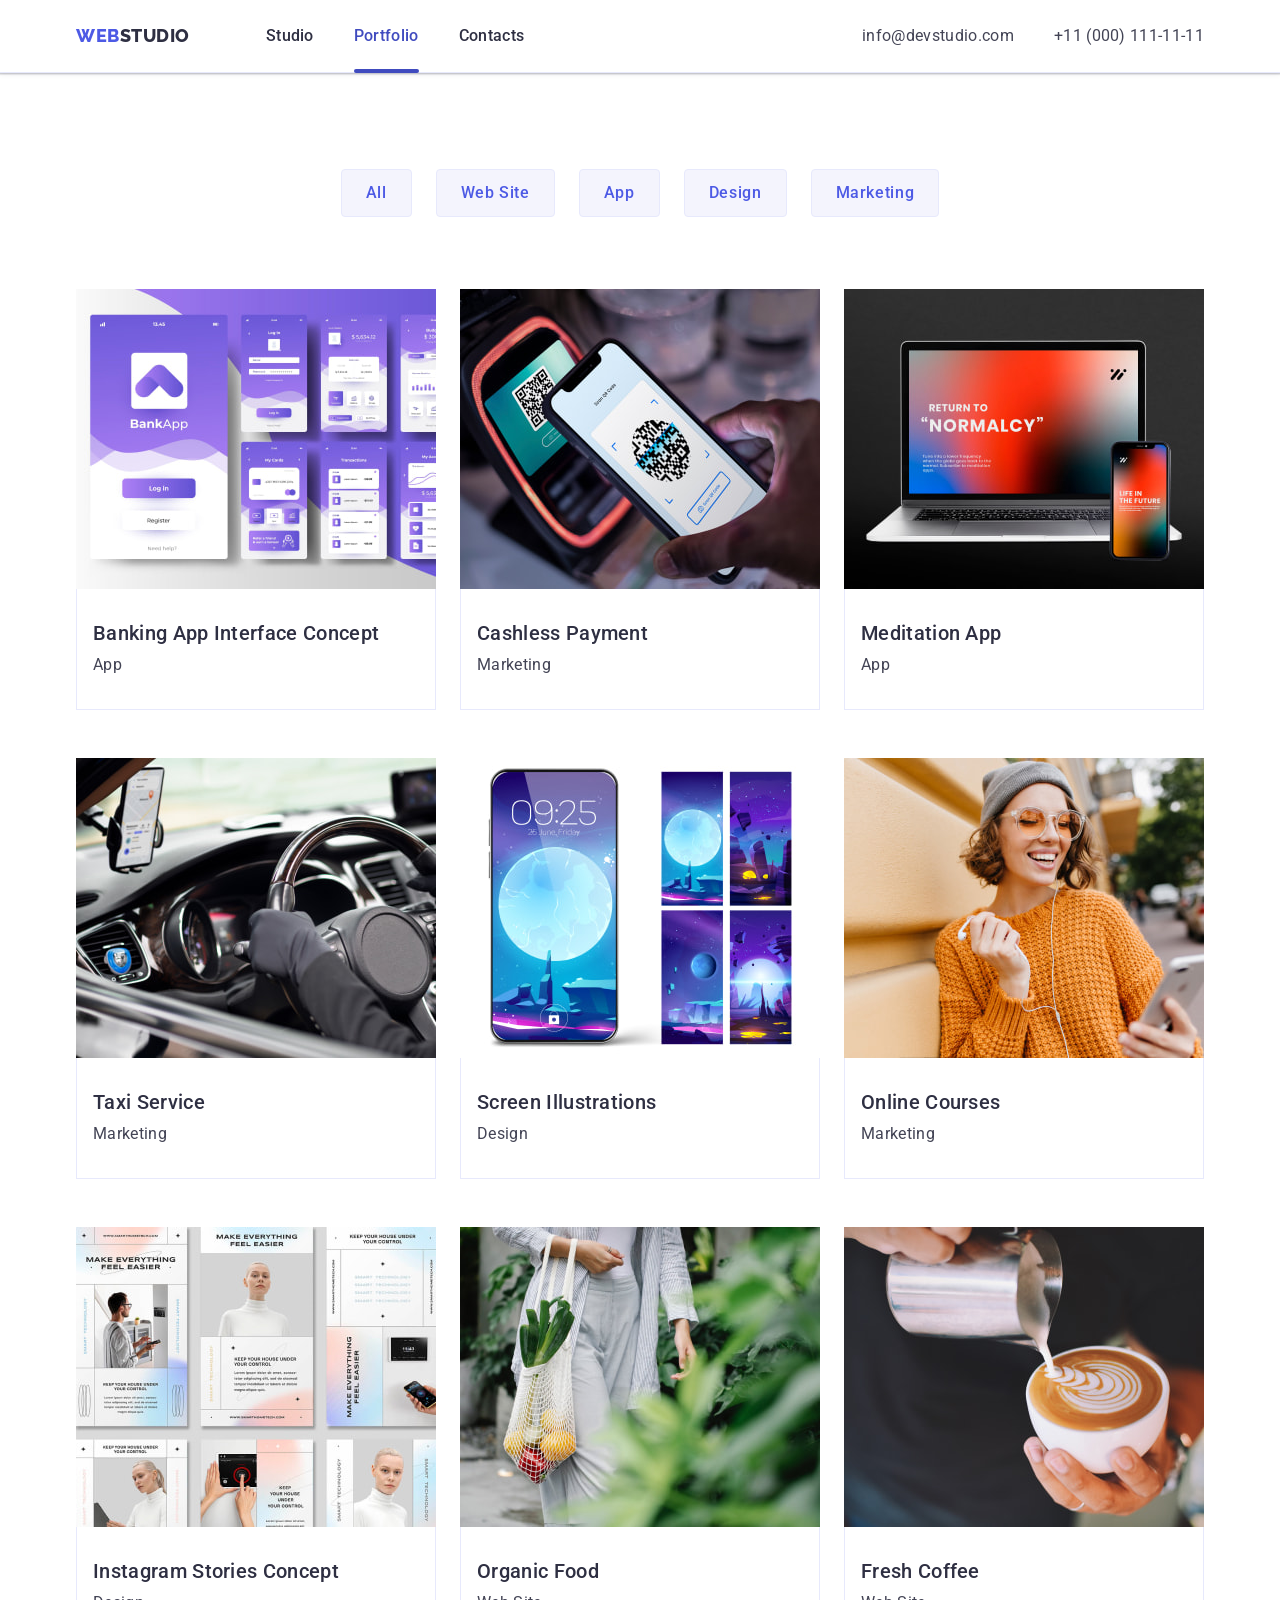
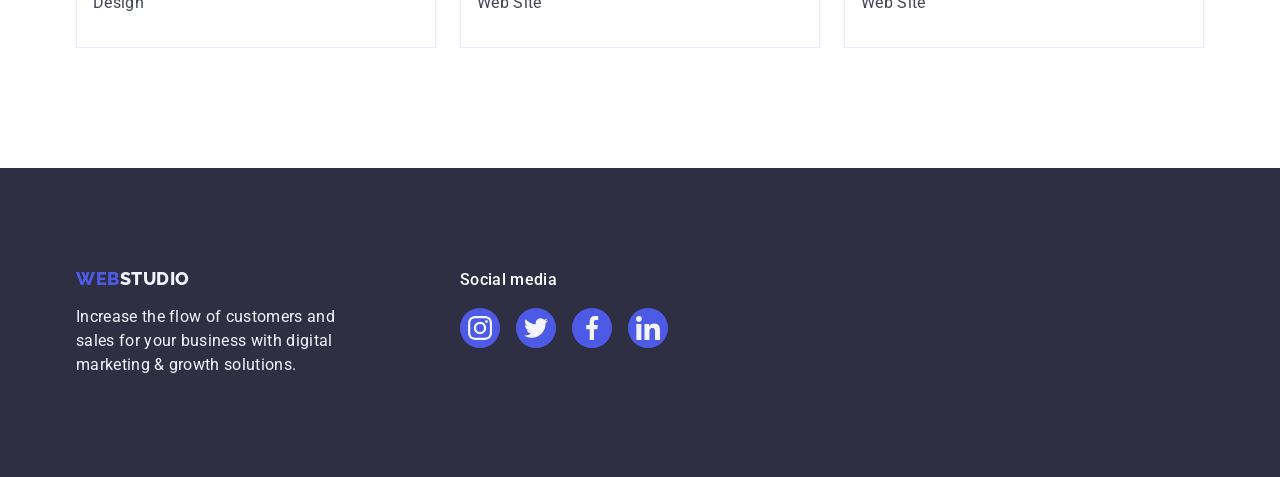
==== commit 98fa16f6: "v3" ====
--- a/portfolio.html
+++ b/portfolio.html
@@ -99,7 +99,8 @@
             <!-- 1 -->
             <li class="portfolio-item card-set-item">
               <a class="portfolio-link link" href="">
-                <div class="portfolio-wrapper">
+                <div class="portfolio-overlay">
+                  <!-- Image -->
                   <img
                     class="portfolio-img"
                     src="./images/portfolio/img-1.jpg"
@@ -107,221 +108,246 @@
                     width="360"
                     height="300"
                   />
-                  <div class="portfolio-caption">
-                    <h2 class="portfolio-item-title">
-                      Banking App Interface Concept
-                    </h2>
-                    <p class="portfolio-item-text">App</p>
-                  </div>
-                </div>
-                <div class="overlay">
-                  <p class="overlay-description">
-                    14 Stylish and User-Friendly App Design Concepts · Task
-                    Manager App · Calorie Tracker App · Exotic Fruit Ecommerce
-                    App · Cloud Storage App
-                  </p>
-                </div>
-              </a>
-            </li>
+                  <!-- Overlay -->
+                  <p class="portfolio-overlay-description">
+                    14 Stylish and User-Friendly App Design Concepts · Task
+                    Manager App · Calorie Tracker App · Exotic Fruit Ecommerce
+                    App · Cloud Storage App
+                  </p>
+                </div>
+
+                <!-- Caption -->
+                <div class="portfolio-caption">
+                  <h2 class="portfolio-item-title">
+                    Banking App Interface Concept
+                  </h2>
+                  <p class="portfolio-item-text">App</p>
+                </div>
+              </a>
+            </li>
+
             <!-- 2 -->
             <li class="portfolio-item card-set-item">
               <a class="portfolio-link link" href="">
-                <div class="portfolio-wrapper">
+                <div class="portfolio-overlay">
+                  <!-- Image -->
                   <img
                     class="portfolio-img"
                     src="./images/portfolio/img-2.jpg"
-                    alt="Scaning qr code for payment"
-                    width="360"
-                    height="300"
-                  />
-                  <div class="portfolio-caption">
-                    <h2 class="portfolio-item-title">Cashless Payment</h2>
-                    <p class="portfolio-item-text">Marketing</p>
-                  </div>
-                </div>
-                <div class="overlay">
-                  <p class="overlay-description">
-                    14 Stylish and User-Friendly App Design Concepts · Task
-                    Manager App · Calorie Tracker App · Exotic Fruit Ecommerce
-                    App · Cloud Storage App
-                  </p>
-                </div>
-              </a>
-            </li>
+                    alt="Banking app interface concept"
+                    width="360"
+                    height="300"
+                  />
+                  <!-- Overlay -->
+                  <p class="portfolio-overlay-description">
+                    14 Stylish and User-Friendly App Design Concepts · Task
+                    Manager App · Calorie Tracker App · Exotic Fruit Ecommerce
+                    App · Cloud Storage App
+                  </p>
+                </div>
+
+                <!-- Caption -->
+                <div class="portfolio-caption">
+                  <h2 class="portfolio-item-title">Cashless Payment</h2>
+                  <p class="portfolio-item-text">Marketing</p>
+                </div>
+              </a>
+            </li>
+
             <!-- 3 -->
             <li class="portfolio-item card-set-item">
               <a class="portfolio-link link" href="">
-                <div class="portfolio-wrapper">
+                <div class="portfolio-overlay">
+                  <!-- Image -->
                   <img
                     class="portfolio-img"
                     src="./images/portfolio/img-3.jpg"
-                    alt="Laptop and mobile with normalcy app"
-                    width="360"
-                    height="300"
-                  />
-                  <div class="portfolio-caption">
-                    <h2 class="portfolio-item-title">Meditation App</h2>
-                    <p class="portfolio-item-text">App</p>
-                  </div>
-                </div>
-                <div class="overlay">
-                  <p class="overlay-description">
-                    14 Stylish and User-Friendly App Design Concepts · Task
-                    Manager App · Calorie Tracker App · Exotic Fruit Ecommerce
-                    App · Cloud Storage App
-                  </p>
-                </div>
-              </a>
-            </li>
+                    alt="Banking app interface concept"
+                    width="360"
+                    height="300"
+                  />
+                  <!-- Overlay -->
+                  <p class="portfolio-overlay-description">
+                    14 Stylish and User-Friendly App Design Concepts · Task
+                    Manager App · Calorie Tracker App · Exotic Fruit Ecommerce
+                    App · Cloud Storage App
+                  </p>
+                </div>
+
+                <!-- Caption -->
+                <div class="portfolio-caption">
+                  <h2 class="portfolio-item-title">Meditation App</h2>
+                  <p class="portfolio-item-text">App</p>
+                </div>
+              </a>
+            </li>
+
             <!-- 4 -->
             <li class="portfolio-item card-set-item">
               <a class="portfolio-link link" href="">
-                <div class="portfolio-wrapper">
+                <div class="portfolio-overlay">
+                  <!-- Image -->
                   <img
                     class="portfolio-img"
                     src="./images/portfolio/img-4.jpg"
-                    alt="Texi driver holding wheel"
-                    width="360"
-                    height="300"
-                  />
-                  <div class="portfolio-caption">
-                    <h2 class="portfolio-item-title">Taxi Service</h2>
-                    <p class="portfolio-item-text">Marketing</p>
-                  </div>
-                </div>
-                <div class="overlay">
-                  <p class="overlay-description">
-                    14 Stylish and User-Friendly App Design Concepts · Task
-                    Manager App · Calorie Tracker App · Exotic Fruit Ecommerce
-                    App · Cloud Storage App
-                  </p>
-                </div>
-              </a>
-            </li>
+                    alt="Banking app interface concept"
+                    width="360"
+                    height="300"
+                  />
+                  <!-- Overlay -->
+                  <p class="portfolio-overlay-description">
+                    14 Stylish and User-Friendly App Design Concepts · Task
+                    Manager App · Calorie Tracker App · Exotic Fruit Ecommerce
+                    App · Cloud Storage App
+                  </p>
+                </div>
+
+                <!-- Caption -->
+                <div class="portfolio-caption">
+                  <h2 class="portfolio-item-title">Taxi Service</h2>
+                  <p class="portfolio-item-text">Marketing</p>
+                </div>
+              </a>
+            </li>
+
             <!-- 5 -->
             <li class="portfolio-item card-set-item">
               <a class="portfolio-link link" href="">
-                <div class="portfolio-wrapper">
+                <div class="portfolio-overlay">
+                  <!-- Image -->
                   <img
                     class="portfolio-img"
                     src="./images/portfolio/img-5.jpg"
-                    alt="Mobile phone and four screen illustrations"
-                    width="360"
-                    height="300"
-                  />
-                  <div class="portfolio-caption">
-                    <h2 class="portfolio-item-title">Screen Illustrations</h2>
-                    <p class="portfolio-item-text">Design</p>
-                  </div>
-                </div>
-                <div class="overlay">
-                  <p class="overlay-description">
-                    14 Stylish and User-Friendly App Design Concepts · Task
-                    Manager App · Calorie Tracker App · Exotic Fruit Ecommerce
-                    App · Cloud Storage App
-                  </p>
-                </div>
-              </a>
-            </li>
+                    alt="Banking app interface concept"
+                    width="360"
+                    height="300"
+                  />
+                  <!-- Overlay -->
+                  <p class="portfolio-overlay-description">
+                    14 Stylish and User-Friendly App Design Concepts · Task
+                    Manager App · Calorie Tracker App · Exotic Fruit Ecommerce
+                    App · Cloud Storage App
+                  </p>
+                </div>
+
+                <!-- Caption -->
+                <div class="portfolio-caption">
+                  <h2 class="portfolio-item-title">Screen Illustrations</h2>
+                  <p class="portfolio-item-text">Design</p>
+                </div>
+              </a>
+            </li>
+
             <!-- 6 -->
             <li class="portfolio-item card-set-item">
               <a class="portfolio-link link" href="">
-                <div class="portfolio-wrapper">
+                <div class="portfolio-overlay">
+                  <!-- Image -->
                   <img
                     class="portfolio-img"
                     src="./images/portfolio/img-6.jpg"
-                    alt="Girl with mobile and earphones"
-                    width="360"
-                    height="300"
-                  />
-                  <div class="portfolio-caption">
-                    <h2 class="portfolio-item-title">Online Courses</h2>
-                    <p class="portfolio-item-text">Marketing</p>
-                  </div>
-                </div>
-                <div class="overlay">
-                  <p class="overlay-description">
-                    14 Stylish and User-Friendly App Design Concepts · Task
-                    Manager App · Calorie Tracker App · Exotic Fruit Ecommerce
-                    App · Cloud Storage App
-                  </p>
-                </div>
-              </a>
-            </li>
+                    alt="Banking app interface concept"
+                    width="360"
+                    height="300"
+                  />
+                  <!-- Overlay -->
+                  <p class="portfolio-overlay-description">
+                    14 Stylish and User-Friendly App Design Concepts · Task
+                    Manager App · Calorie Tracker App · Exotic Fruit Ecommerce
+                    App · Cloud Storage App
+                  </p>
+                </div>
+
+                <!-- Caption -->
+                <div class="portfolio-caption">
+                  <h2 class="portfolio-item-title">Online Courses</h2>
+                  <p class="portfolio-item-text">Marketing</p>
+                </div>
+              </a>
+            </li>
+
             <!-- 7 -->
             <li class="portfolio-item card-set-item">
               <a class="portfolio-link link" href="">
-                <div class="portfolio-wrapper">
+                <div class="portfolio-overlay">
+                  <!-- Image -->
                   <img
                     class="portfolio-img"
                     src="./images/portfolio/img-7.jpg"
-                    alt="Instagram Stories Concept"
-                    width="360"
-                    height="300"
-                  />
-                  <div class="portfolio-caption">
-                    <h2 class="portfolio-item-title">
-                      Instagram Stories Concept
-                    </h2>
-                    <p class="portfolio-item-text">Design</p>
-                  </div>
-                </div>
-                <div class="overlay">
-                  <p class="overlay-description">
-                    14 Stylish and User-Friendly App Design Concepts · Task
-                    Manager App · Calorie Tracker App · Exotic Fruit Ecommerce
-                    App · Cloud Storage App
-                  </p>
-                </div>
-              </a>
-            </li>
+                    alt="Banking app interface concept"
+                    width="360"
+                    height="300"
+                  />
+                  <!-- Overlay -->
+                  <p class="portfolio-overlay-description">
+                    14 Stylish and User-Friendly App Design Concepts · Task
+                    Manager App · Calorie Tracker App · Exotic Fruit Ecommerce
+                    App · Cloud Storage App
+                  </p>
+                </div>
+
+                <!-- Caption -->
+                <div class="portfolio-caption">
+                  <h2 class="portfolio-item-title">
+                    Instagram Stories Concept
+                  </h2>
+                  <p class="portfolio-item-text">Design</p>
+                </div>
+              </a>
+            </li>
+
             <!-- 8 -->
             <li class="portfolio-item card-set-item">
               <a class="portfolio-link link" href="">
-                <div class="portfolio-wrapper">
+                <div class="portfolio-overlay">
+                  <!-- Image -->
                   <img
                     class="portfolio-img"
                     src="./images/portfolio/img-8.jpg"
-                    alt="Wooman with bag full of fruits"
-                    width="360"
-                    height="300"
-                  />
-                  <div class="portfolio-caption">
-                    <h2 class="portfolio-item-title">Organic Food</h2>
-                    <p class="portfolio-item-text">Web Site</p>
-                  </div>
-                </div>
-                <div class="overlay">
-                  <p class="overlay-description">
-                    14 Stylish and User-Friendly App Design Concepts · Task
-                    Manager App · Calorie Tracker App · Exotic Fruit Ecommerce
-                    App · Cloud Storage App
-                  </p>
-                </div>
-              </a>
-            </li>
+                    alt="Banking app interface concept"
+                    width="360"
+                    height="300"
+                  />
+                  <!-- Overlay -->
+                  <p class="portfolio-overlay-description">
+                    14 Stylish and User-Friendly App Design Concepts · Task
+                    Manager App · Calorie Tracker App · Exotic Fruit Ecommerce
+                    App · Cloud Storage App
+                  </p>
+                </div>
+
+                <!-- Caption -->
+                <div class="portfolio-caption">
+                  <h2 class="portfolio-item-title">Organic Food</h2>
+                  <p class="portfolio-item-text">Web Site</p>
+                </div>
+              </a>
+            </li>
+
             <!-- 9 -->
             <li class="portfolio-item card-set-item">
               <a class="portfolio-link link" href="">
-                <div class="portfolio-wrapper">
+                <div class="portfolio-overlay">
+                  <!-- Image -->
                   <img
                     class="portfolio-img"
                     src="./images/portfolio/img-9.jpg"
-                    alt="Barista pouring milk to late"
-                    width="360"
-                    height="300"
-                  />
-                  <div class="portfolio-caption">
-                    <h2 class="portfolio-item-title">Fresh Coffee</h2>
-                    <p class="portfolio-item-text">Web Site</p>
-                  </div>
-                </div>
-                <div class="overlay">
-                  <p class="overlay-description">
-                    14 Stylish and User-Friendly App Design Concepts · Task
-                    Manager App · Calorie Tracker App · Exotic Fruit Ecommerce
-                    App · Cloud Storage App
-                  </p>
+                    alt="Banking app interface concept"
+                    width="360"
+                    height="300"
+                  />
+                  <!-- Overlay -->
+                  <p class="portfolio-overlay-description">
+                    14 Stylish and User-Friendly App Design Concepts · Task
+                    Manager App · Calorie Tracker App · Exotic Fruit Ecommerce
+                    App · Cloud Storage App
+                  </p>
+                </div>
+
+                <!-- Caption -->
+                <div class="portfolio-caption">
+                  <h2 class="portfolio-item-title">Fresh Coffee</h2>
+                  <p class="portfolio-item-text">Web Site</p>
                 </div>
               </a>
             </li>
@@ -343,7 +369,7 @@
           </p>
         </div>
         <div class="footer-contacts">
-          <h2 class="footer-contacts-title">Social media</h2>
+          <p class="footer-contacts-title">Social media</p>
           <ul class="footer-contacts-list list card-set">
             <li class="footer-contacts-items card-set-item">
               <a href="" class="footer-contacts-link link">
--- a/css/styles.css
+++ b/css/styles.css
@@ -12,7 +12,7 @@
   --cornflower-color: #e7e9fc;
   --cloud-color: #f4f4fd;
   --navy-blue-modal-color: rgba(46, 47, 66, 0.4);
-  --gray-color: rgba(46, 47, 66, 0.698);
+  --gray-color: rgba(46, 47, 66, 0.7);
   --white-color: #ffffff;
   --dairy-color: #fcfcfc;
 
@@ -135,6 +135,9 @@
 
 .header {
   border-bottom: 1px solid var(--cornflower-color);
+  box-shadow: 0px 1px 6px 0px rgba(46, 47, 66, 0.08),
+    0px 1px 1px 0px rgba(46, 47, 66, 0.16),
+    0px 2px 1px 0px rgba(46, 47, 66, 0.08);
 }
 
 .header-container {
@@ -181,6 +184,10 @@
   transition: color var(--anim-prop);
 }
 
+.header-nav-link.active {
+  color: var(--ocean-color);
+}
+
 .header-nav-link:hover,
 .header-nav-link:focus {
   color: var(--ocean-color);
@@ -234,7 +241,9 @@
 
   max-width: 1440px;
   margin: 0 auto;
-  background-image: url(../images/main/hero/bg-img.jpg);
+  background-image: linear-gradient(var(--gray-color), var(--gray-color)),
+    url(../images/main/hero/bg-img.jpg);
+  /* background-image: linear-gradient(var(--gray-color), var(--gray-color)); */
   background-repeat: no-repeat;
   background-position: center;
   background-size: cover;
@@ -304,6 +313,7 @@
   height: 112px;
   background-color: var(--cloud-color);
   margin-bottom: 8px;
+  border-radius: 4px;
 }
 
 .advantages-logo {
@@ -377,7 +387,7 @@
 }
 
 .team-caption {
-  padding: 32px 16px;
+  padding: 32px 0;
 }
 
 .team-name {
@@ -397,19 +407,20 @@
 
 .team-contacts-list {
   display: flex;
-  justify-content: space-between;
+  justify-content: center;
+  gap: 24px;
 }
 
 .team-contacts-item {
   width: 40px;
   height: 40px;
+  overflow: hidden;
+}
+
+.team-contacts-link {
+  display: flex;
+  background-color: var(--iris-color);
   border-radius: 50%;
-  overflow: hidden;
-}
-
-.team-contacts-link {
-  display: flex;
-  background-color: var(--iris-color);
   justify-content: center;
   align-items: center;
   width: 100%;
@@ -424,6 +435,7 @@
 }
 
 .team-contacts-logo {
+  fill: var(--cloud-color);
 }
 
 /**
@@ -487,7 +499,7 @@
 
 .footer-container {
   display: flex;
-  align-items: flex-start;
+  align-items: baseline;
 }
 
 .footer-info {
@@ -533,7 +545,6 @@
   --items: 4;
   width: 40px;
   height: 40px;
-  border-radius: 50%;
   overflow: hidden;
 }
 
@@ -543,6 +554,7 @@
   align-items: center;
   width: 100%;
   height: 100%;
+  border-radius: 50%;
   background-color: var(--iris-color);
 
   transition: background-color var(--anim-prop);
@@ -554,6 +566,7 @@
 }
 
 .footer-contacts-logo {
+  fill: var(--cloud-color);
 }
 
 /**
@@ -620,32 +633,33 @@
   --items: 3;
 }
 
-.portfolio-item:hover {
+.portfolio-link {
+  display: block;
+  position: relative;
+
+  transition: box-shadow var(--anim-prop);
+}
+
+.portfolio-link:hover {
   box-shadow: 0px 2px 1px 0px rgba(46, 47, 66, 0.08),
     0px 1px 1px 0px rgba(46, 47, 66, 0.16),
     0px 1px 6px 0px rgba(46, 47, 66, 0.08);
 }
 
-.portfolio-link {
+/* Overlay start */
+
+.portfolio-overlay {
   position: relative;
-}
-
-.portfolio-wrapper {
-}
-
-/* Overlay start */
-
-.overlay {
+  overflow: hidden;
+
+  /* width: 360px;
+  height: 300px; */
+}
+
+.portfolio-overlay-description {
   position: absolute;
   top: 0;
   left: 0;
-  overflow: hidden;
-
-  width: 360px;
-  height: 300px;
-}
-
-.overlay-description {
   width: 100%;
   height: 100%;
   background-color: var(--iris-color);
@@ -653,11 +667,12 @@
   color: var(--cloud-color);
 
   transform: translateY(100%);
+
   transition: transform var(--anim-prop);
 }
 
-.portfolio-item:hover .overlay-description,
-.portfolio-item:focus .overlay-description {
+.portfolio-link:hover .portfolio-overlay-description,
+.portfolio-link:focus .portfolio-overlay-description {
   transform: translateY(0);
 }
 
@@ -698,6 +713,8 @@
   height: 100%;
 
   background-color: var(--navy-blue-modal-color);
+
+  transition: opacity var(--anim-prop), visibility var(--anim-prop);
 }
 
 .backdrop.is-hidden {
@@ -706,19 +723,28 @@
   pointer-events: none;
 }
 
+/* Visible state */
 .modal {
   position: absolute;
   left: 50%;
   top: 50%;
-  transform: translate(-50%, -50%);
+  /* transform: translate(-50%, -50%) scale(1); */
+  transform: translate(-50%, -50%) scale(1);
 
   width: 408px;
-  height: 584px;
+  min-height: 584px;
 
   border-radius: 4px;
   background: var(--dairy-color);
   box-shadow: 0px 2px 1px 0px rgba(0, 0, 0, 0.2),
     0px 1px 3px 0px rgba(0, 0, 0, 0.12), 0px 1px 1px 0px rgba(0, 0, 0, 0.14);
+
+  transition: opacity var(--anim-prop) 250ms, transform var(--anim-prop) 250ms;
+}
+
+.backdrop.is-hidden .modal {
+  opacity: 0;
+  transform: translate(-50%, -50%) scale(0.2);
 }
 
 .modal-btn {
@@ -731,13 +757,27 @@
 
   border-radius: 50%;
   border: 1px solid rgba(0, 0, 0, 0.1);
-  background: var(--cornflower-color);
+  background-color: var(--cornflower-color);
+
+  transition: border var(--anim-prop), background-color var(--anim-prop);
 
   display: flex;
   justify-content: center;
   align-items: center;
+}
+
+.modal-btn:hover,
+.modal-btn:focus {
+  border: none;
+  background-color: var(--ocean-color);
 }
 
 .modal-icon {
   fill: var(--navy-blue-color);
-}
+  transition: fill var(--anim-prop);
+}
+
+.modal-btn:hover .modal-icon,
+.modal-btn:focus .modal-icon {
+  fill: var(--white-color);
+}
